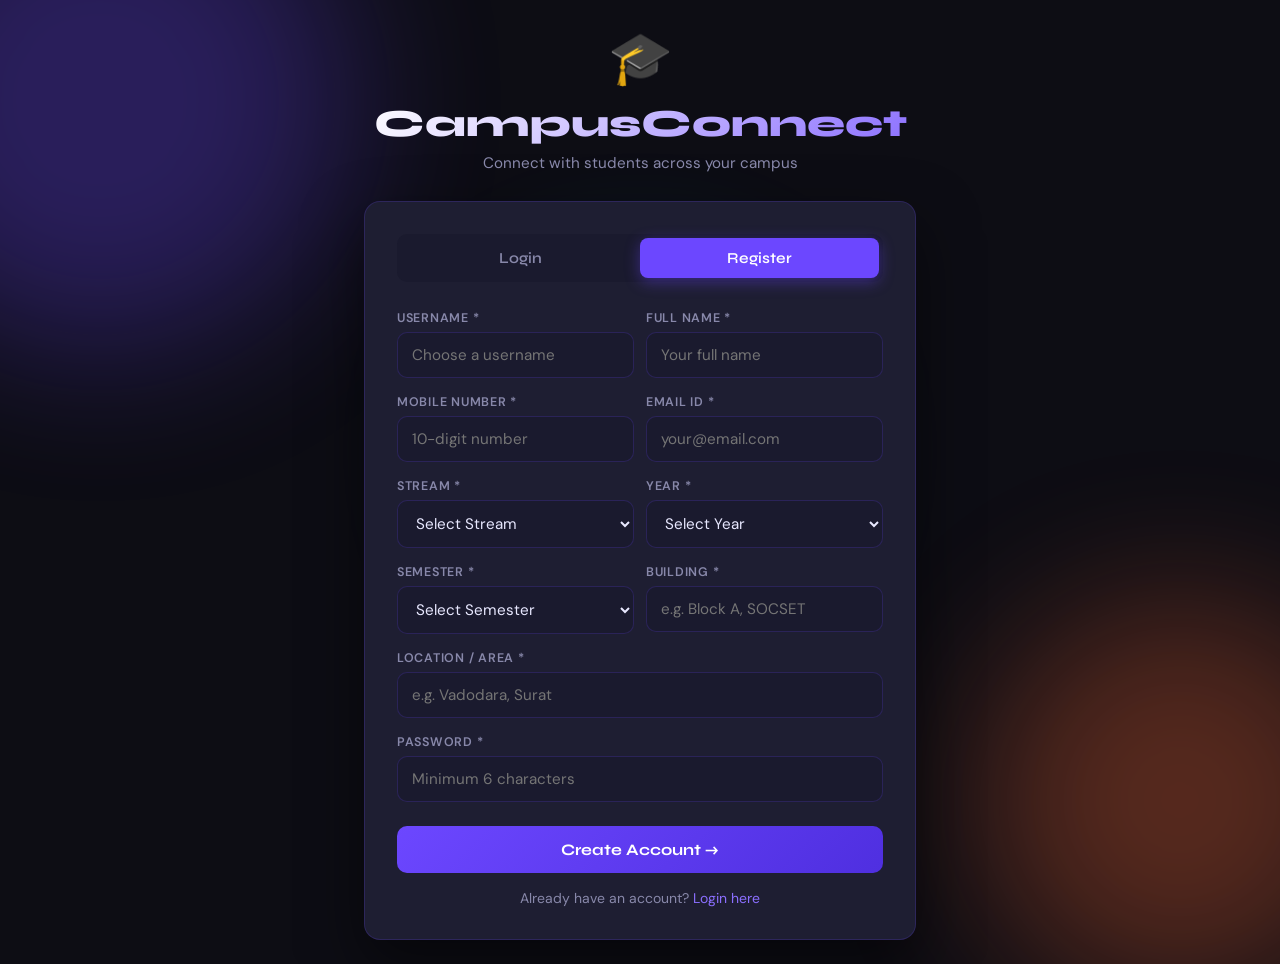
==== frontend/index.html @ b16da8cd "first commit" ====
<!DOCTYPE html>
<html lang="en">
<head>
  <meta charset="UTF-8"/>
  <meta name="viewport" content="width=device-width, initial-scale=1.0"/>
  <title>CampusConnect — Login</title>
  <link rel="stylesheet" href="css/style.css"/>
  <link href="https://fonts.googleapis.com/css2?family=Syne:wght@400;600;700;800&family=DM+Sans:wght@300;400;500&display=swap" rel="stylesheet"/>
</head>
<body class="auth-page">

  <div class="auth-bg">
    <div class="blob blob1"></div>
    <div class="blob blob2"></div>
    <div class="blob blob3"></div>
  </div>

  <div class="auth-container">
    <div class="auth-brand">
      <div class="brand-icon">🎓</div>
      <h1>CampusConnect</h1>
      <p>Connect with students across your campus</p>
    </div>

    <div class="auth-card">
      <div class="auth-tabs">
        <button class="tab-btn" onclick="showTab('login')">Login</button>
        <button class="tab-btn active" onclick="showTab('register')">Register</button>
      </div>

      <!-- LOGIN -->
      <div id="login-tab" class="tab-content">
        <div class="form-group">
          <label>Username</label>
          <input type="text" id="login-username" placeholder="Enter your username"/>
        </div>
        <div class="form-group">
          <label>Password</label>
          <input type="password" id="login-password" placeholder="Enter your password"/>
        </div>
        <div id="login-error" class="error-msg"></div>
        <button class="btn-primary" id="login-btn" onclick="loginUser()">Login →</button>
        <p class="switch-text">Don't have an account? <a onclick="showTab('register')">Register here</a></p>
      </div>

      <!-- REGISTER -->
      <div id="register-tab" class="tab-content active">
        <div class="form-row">
          <div class="form-group">
            <label>Username *</label>
            <input type="text" id="reg-username" placeholder="Choose a username"/>
          </div>
          <div class="form-group">
            <label>Full Name *</label>
            <input type="text" id="reg-fullname" placeholder="Your full name"/>
          </div>
        </div>
        <div class="form-row">
          <div class="form-group">
            <label>Mobile Number *</label>
            <input type="tel" id="reg-mobile" placeholder="10-digit number" maxlength="10"/>
          </div>
          <div class="form-group">
            <label>Email ID *</label>
            <input type="email" id="reg-email" placeholder="your@email.com"/>
          </div>
        </div>
        <div class="form-row">
          <div class="form-group">
            <label>Stream *</label>
            <select id="reg-stream">
              <option value="">Select Stream</option>
              <option>B.Tech - CS</option>
              <option>B.Tech - CS - AI</option>
              <option>B.Tech - IT</option>
              <option>B.Tech - EC</option>
              <option>B.Tech - ME</option>
              <option>B.Tech - Civil</option>
              <option>BCA</option>
              <option>MCA</option>
              <option>MBA</option>
              <option>B.Com</option>
              <option>B.Sc</option>
              <option>Other</option>
            </select>
          </div>
          <div class="form-group">
            <label>Year *</label>
            <select id="reg-year">
              <option value="">Select Year</option>
              <option>1st Year</option>
              <option>2nd Year</option>
              <option>3rd Year</option>
              <option>4th Year</option>
            </select>
          </div>
        </div>
        <div class="form-row">
          <div class="form-group">
            <label>Semester *</label>
            <select id="reg-semester">
              <option value="">Select Semester</option>
              <option>Sem 1</option><option>Sem 2</option><option>Sem 3</option>
              <option>Sem 4</option><option>Sem 5</option><option>Sem 6</option>
              <option>Sem 7</option><option>Sem 8</option>
            </select>
          </div>
          <div class="form-group">
            <label>Building *</label>
            <input type="text" id="reg-building" placeholder="e.g. Block A, SOCSET"/>
          </div>
        </div>
        <div class="form-group">
          <label>Location / Area *</label>
          <input type="text" id="reg-location" placeholder="e.g. Vadodara, Surat"/>
        </div>
        <div class="form-group">
          <label>Password *</label>
          <input type="password" id="reg-password" placeholder="Minimum 6 characters"/>
        </div>
        <div id="reg-error" class="error-msg"></div>
        <button class="btn-primary" id="reg-btn" onclick="registerUser()">Create Account →</button>
        <p class="switch-text">Already have an account? <a onclick="showTab('login')">Login here</a></p>
      </div>
    </div>
  </div>

  <script src="js/auth.js"></script>
</body>
</html>
---- frontend/css/style.css ----
:root {
  --primary: #6c47ff;
  --primary-light: #8b6fff;
  --primary-dark: #4f2fe0;
  --accent: #ff6b35;
  --bg: #0d0d14;
  --bg2: #13131f;
  --bg3: #1a1a2e;
  --card: #1e1e32;
  --card2: #252540;
  --border: rgba(108, 71, 255, 0.2);
  --text: #e8e8ff;
  --text-muted: #8888aa;
  --success: #22c55e;
  --error: #ef4444;
  --font-head: 'Syne', sans-serif;
  --font-body: 'DM Sans', sans-serif;
  --radius: 16px;
  --radius-sm: 10px;
}

* { margin: 0; padding: 0; box-sizing: border-box; }

body {
  font-family: var(--font-body);
  background: var(--bg);
  color: var(--text);
  min-height: 100vh;
}

a { cursor: pointer; text-decoration: none; color: var(--primary-light); }
a:hover { text-decoration: underline; }

/* AUTH PAGE */
.auth-page {
  display: flex;
  align-items: center;
  justify-content: center;
  min-height: 100vh;
  overflow: hidden;
  position: relative;
}

.auth-bg { position: fixed; inset: 0; z-index: 0; pointer-events: none; }

.blob {
  position: absolute;
  border-radius: 50%;
  filter: blur(80px);
  opacity: 0.3;
  animation: floatBlob 8s ease-in-out infinite alternate;
}
.blob1 { width: 500px; height: 500px; background: #6c47ff; top: -150px; left: -150px; }
.blob2 { width: 400px; height: 400px; background: #ff6b35; bottom: -100px; right: -100px; animation-delay: 3s; }
.blob3 { width: 300px; height: 300px; background: #00d4ff; top: 50%; left: 50%; transform: translate(-50%,-50%); animation-delay: 6s; }

@keyframes floatBlob {
  from { transform: scale(1); }
  to { transform: scale(1.15) translate(15px, 15px); }
}

.auth-container {
  position: relative;
  z-index: 1;
  width: 100%;
  max-width: 600px;
  padding: 24px;
}

.auth-brand { text-align: center; margin-bottom: 28px; }
.brand-icon { font-size: 52px; margin-bottom: 8px; }
.auth-brand h1 {
  font-family: var(--font-head);
  font-size: 2.4rem;
  font-weight: 800;
  background: linear-gradient(135deg, #fff 0%, var(--primary-light) 100%);
  -webkit-background-clip: text;
  -webkit-text-fill-color: transparent;
  background-clip: text;
}
.auth-brand p { color: var(--text-muted); margin-top: 6px; font-size: 0.95rem; }

.auth-card {
  background: var(--card);
  border: 1px solid var(--border);
  border-radius: var(--radius);
  padding: 32px;
  box-shadow: 0 25px 60px rgba(0,0,0,0.5);
}

.auth-tabs {
  display: flex;
  background: var(--bg3);
  border-radius: var(--radius-sm);
  padding: 4px;
  margin-bottom: 28px;
}
.tab-btn {
  flex: 1;
  padding: 11px;
  border: none;
  background: transparent;
  color: var(--text-muted);
  font-family: var(--font-head);
  font-size: 0.95rem;
  font-weight: 600;
  border-radius: 8px;
  cursor: pointer;
  transition: all 0.25s;
}
.tab-btn.active {
  background: var(--primary);
  color: #fff;
  box-shadow: 0 4px 15px rgba(108,71,255,0.4);
}

.tab-content { display: none; }
.tab-content.active { display: block; animation: fadeIn 0.3s ease; }

@keyframes fadeIn { from { opacity:0; transform:translateY(8px); } to { opacity:1; transform:translateY(0); } }

.form-group { margin-bottom: 16px; position: relative; }
.form-row { display: grid; grid-template-columns: 1fr 1fr; gap: 12px; }

label {
  display: block;
  font-size: 0.78rem;
  font-weight: 600;
  color: var(--text-muted);
  margin-bottom: 6px;
  text-transform: uppercase;
  letter-spacing: 0.06em;
}

input, select, textarea {
  width: 100%;
  background: var(--bg3);
  border: 1px solid var(--border);
  border-radius: var(--radius-sm);
  padding: 12px 14px;
  color: var(--text);
  font-family: var(--font-body);
  font-size: 0.95rem;
  transition: border-color 0.2s, box-shadow 0.2s;
  outline: none;
}
input:focus, select:focus, textarea:focus {
  border-color: var(--primary);
  box-shadow: 0 0 0 3px rgba(108,71,255,0.2);
}
select option { background: var(--bg2); }
textarea { resize: vertical; }

.char-count {
  position: absolute;
  right: 10px;
  bottom: -18px;
  font-size: 0.72rem;
  color: var(--text-muted);
}

.btn-primary {
  width: 100%;
  padding: 14px;
  background: linear-gradient(135deg, var(--primary), var(--primary-dark));
  color: #fff;
  border: none;
  border-radius: var(--radius-sm);
  font-family: var(--font-head);
  font-size: 1rem;
  font-weight: 700;
  cursor: pointer;
  transition: transform 0.2s, box-shadow 0.2s;
  margin-top: 8px;
}
.btn-primary:hover { transform: translateY(-2px); box-shadow: 0 8px 25px rgba(108,71,255,0.5); }
.btn-primary:active { transform: translateY(0); }
.btn-primary:disabled { opacity: 0.6; cursor: not-allowed; transform: none; }

.switch-text { text-align: center; color: var(--text-muted); font-size: 0.875rem; margin-top: 16px; }

.error-msg {
  color: var(--error);
  font-size: 0.85rem;
  margin-bottom: 10px;
  padding: 10px 14px;
  background: rgba(239,68,68,0.1);
  border: 1px solid rgba(239,68,68,0.2);
  border-radius: 8px;
  display: none;
}
.error-msg.show { display: block; }

.success-msg {
  color: var(--success);
  font-size: 0.85rem;
  margin-bottom: 10px;
  padding: 10px 14px;
  background: rgba(34,197,94,0.1);
  border: 1px solid rgba(34,197,94,0.2);
  border-radius: 8px;
  display: none;
}
.success-msg.show { display: block; }

/* NAVBAR */
.navbar {
  background: rgba(30,30,50,0.95);
  border-bottom: 1px solid var(--border);
  padding: 0 32px;
  height: 64px;
  display: flex;
  align-items: center;
  gap: 20px;
  position: sticky;
  top: 0;
  z-index: 100;
  backdrop-filter: blur(20px);
}
.nav-brand {
  font-family: var(--font-head);
  font-size: 1.2rem;
  font-weight: 800;
  background: linear-gradient(135deg, #fff, var(--primary-light));
  -webkit-background-clip: text;
  -webkit-text-fill-color: transparent;
  background-clip: text;
  white-space: nowrap;
}
.nav-links { display: flex; gap: 4px; flex: 1; }
.nav-link {
  padding: 8px 14px;
  border-radius: 8px;
  color: var(--text-muted);
  font-weight: 500;
  font-size: 0.88rem;
  transition: all 0.2s;
  text-decoration: none;
}
.nav-link:hover, .nav-link.active {
  background: rgba(108,71,255,0.15);
  color: var(--primary-light);
  text-decoration: none;
}
.nav-user { display: flex; align-items: center; gap: 12px; color: var(--text-muted); font-size: 0.875rem; white-space: nowrap; }
.btn-logout {
  background: rgba(239,68,68,0.1);
  color: #ef4444;
  border: 1px solid rgba(239,68,68,0.2);
  padding: 6px 14px;
  border-radius: 8px;
  cursor: pointer;
  font-size: 0.82rem;
  font-family: var(--font-body);
  transition: all 0.2s;
}
.btn-logout:hover { background: rgba(239,68,68,0.2); }

/* APP CONTAINER */
.app-container { max-width: 1100px; margin: 0 auto; padding: 32px 24px; }

.welcome-banner {
  background: linear-gradient(135deg, var(--primary-dark), #2a1a6e);
  border: 1px solid var(--border);
  border-radius: var(--radius);
  padding: 28px 32px;
  display: flex;
  align-items: center;
  justify-content: space-between;
  margin-bottom: 32px;
  overflow: hidden;
  position: relative;
}
.welcome-banner::after { content: '🎓'; position: absolute; right: 150px; font-size: 80px; opacity: 0.08; }
.welcome-banner h2 { font-family: var(--font-head); font-size: 1.6rem; font-weight: 800; }
.welcome-banner p { color: rgba(255,255,255,0.65); margin-top: 4px; font-size: 0.9rem; }

.btn-post-now {
  background: var(--accent);
  color: #fff;
  padding: 12px 24px;
  border-radius: var(--radius-sm);
  font-family: var(--font-head);
  font-weight: 700;
  font-size: 0.9rem;
  text-decoration: none;
  white-space: nowrap;
  transition: all 0.2s;
  box-shadow: 0 4px 15px rgba(255,107,53,0.35);
  flex-shrink: 0;
}
.btn-post-now:hover { transform: translateY(-2px); text-decoration: none; box-shadow: 0 6px 20px rgba(255,107,53,0.5); }

.section-title {
  font-family: var(--font-head);
  font-size: 0.85rem;
  font-weight: 700;
  color: var(--text-muted);
  text-transform: uppercase;
  letter-spacing: 0.1em;
  margin-bottom: 14px;
  margin-top: 8px;
}

.topic-chips { display: flex; flex-wrap: wrap; gap: 8px; margin-bottom: 32px; }
.chip {
  padding: 8px 16px;
  background: var(--card);
  border: 1px solid var(--border);
  border-radius: 100px;
  color: var(--text-muted);
  font-size: 0.85rem;
  font-family: var(--font-body);
  cursor: pointer;
  transition: all 0.2s;
}
.chip:hover, .chip.active {
  background: var(--primary);
  border-color: var(--primary);
  color: #fff;
  box-shadow: 0 4px 12px rgba(108,71,255,0.35);
}

.suggestions-grid { display: grid; grid-template-columns: repeat(auto-fill, minmax(240px, 1fr)); gap: 14px; margin-bottom: 32px; }
.suggestion-card {
  background: var(--card);
  border: 1px solid var(--border);
  border-radius: var(--radius);
  padding: 18px;
  transition: transform 0.2s, box-shadow 0.2s;
}
.suggestion-card:hover { transform: translateY(-3px); box-shadow: 0 10px 30px rgba(108,71,255,0.15); }
.suggestion-tag { font-size: 0.7rem; font-weight: 700; text-transform: uppercase; letter-spacing: 0.08em; color: var(--primary-light); margin-bottom: 8px; }
.suggestion-text { font-size: 0.88rem; color: var(--text-muted); line-height: 1.5; }

.posts-feed { display: flex; flex-direction: column; gap: 16px; }
.post-card {
  background: var(--card);
  border: 1px solid var(--border);
  border-radius: var(--radius);
  padding: 24px;
  transition: border-color 0.2s, box-shadow 0.2s;
  animation: fadeIn 0.3s ease;
}
.post-card:hover { border-color: rgba(108,71,255,0.4); box-shadow: 0 8px 25px rgba(108,71,255,0.1); }
.post-card-header { display: flex; align-items: flex-start; justify-content: space-between; gap: 12px; margin-bottom: 12px; }
.post-topic-badge {
  padding: 4px 12px;
  background: rgba(108,71,255,0.15);
  border: 1px solid rgba(108,71,255,0.3);
  border-radius: 100px;
  font-size: 0.74rem;
  font-weight: 700;
  color: var(--primary-light);
  white-space: nowrap;
}
.post-title { font-family: var(--font-head); font-size: 1.05rem; font-weight: 700; margin-bottom: 8px; }
.post-desc { color: var(--text-muted); font-size: 0.9rem; line-height: 1.6; margin-bottom: 16px; }
.post-footer { display: flex; align-items: center; justify-content: space-between; padding-top: 14px; border-top: 1px solid var(--border); flex-wrap: wrap; gap: 10px; }
.post-author { font-size: 0.82rem; color: var(--text-muted); }
.post-author span { color: var(--primary-light); font-weight: 600; }
.post-meta { font-size: 0.78rem; color: var(--text-muted); }
.post-contact-btn {
  background: rgba(108,71,255,0.15);
  border: 1px solid rgba(108,71,255,0.3);
  color: var(--primary-light);
  padding: 6px 14px;
  border-radius: 8px;
  font-size: 0.82rem;
  font-weight: 600;
  cursor: pointer;
  font-family: var(--font-body);
  transition: all 0.2s;
}
.post-contact-btn:hover { background: var(--primary); color: #fff; border-color: var(--primary); }

.empty-state { text-align: center; padding: 60px 20px; color: var(--text-muted); font-size: 0.95rem; }

/* POST PAGE */
.post-page-layout { display: grid; grid-template-columns: 1fr 300px; gap: 24px; align-items: start; }
.post-form-card { background: var(--card); border: 1px solid var(--border); border-radius: var(--radius); padding: 32px; }
.post-form-title { font-family: var(--font-head); font-size: 1.4rem; font-weight: 800; margin-bottom: 4px; }
.post-form-sub { color: var(--text-muted); font-size: 0.88rem; margin-bottom: 28px; }

.topic-grid { display: grid; grid-template-columns: repeat(5, 1fr); gap: 8px; margin-bottom: 8px; }
.topic-tile {
  background: var(--bg3);
  border: 2px solid var(--border);
  border-radius: var(--radius-sm);
  padding: 12px 6px;
  text-align: center;
  font-size: 0.75rem;
  font-weight: 500;
  cursor: pointer;
  transition: all 0.2s;
  line-height: 1.4;
  color: var(--text-muted);
}
.topic-tile:hover { border-color: var(--primary); color: var(--text); background: rgba(108,71,255,0.1); }
.topic-tile.selected { background: var(--primary); border-color: var(--primary); color: #fff; box-shadow: 0 4px 12px rgba(108,71,255,0.4); }

.tips-sidebar { display: flex; flex-direction: column; gap: 16px; }
.tips-card { background: var(--card); border: 1px solid var(--border); border-radius: var(--radius); padding: 22px; }
.tips-card h3 { font-family: var(--font-head); font-size: 0.95rem; font-weight: 700; margin-bottom: 14px; }
.tips-card ul { list-style: none; display: flex; flex-direction: column; gap: 10px; }
.tips-card ul li { font-size: 0.85rem; color: var(--text-muted); padding-left: 16px; position: relative; line-height: 1.5; }
.tips-card ul li::before { content: '→'; position: absolute; left: 0; color: var(--primary-light); }

/* MODAL */
.modal-overlay {
  position: fixed; inset: 0;
  background: rgba(0,0,0,0.75);
  z-index: 1000;
  display: flex; align-items: center; justify-content: center;
  backdrop-filter: blur(4px);
  animation: fadeIn 0.2s ease;
}
.modal-card {
  background: var(--card);
  border: 1px solid var(--border);
  border-radius: var(--radius);
  padding: 32px;
  max-width: 440px;
  width: 90%;
  box-shadow: 0 25px 60px rgba(0,0,0,0.5);
}
.modal-card h3 { font-family: var(--font-head); font-size: 1.15rem; margin-bottom: 18px; }
.modal-info { margin-bottom: 10px; color: var(--text-muted); font-size: 0.9rem; line-height: 1.5; }
.modal-info strong { color: var(--text); }
.modal-close {
  width: 100%; margin-top: 20px; padding: 12px;
  background: var(--bg3); border: 1px solid var(--border);
  border-radius: var(--radius-sm); color: var(--text);
  font-family: var(--font-head); font-weight: 600; cursor: pointer; transition: all 0.2s;
}
.modal-close:hover { background: var(--primary); border-color: var(--primary); }

@media (max-width: 768px) {
  .post-page-layout { grid-template-columns: 1fr; }
  .form-row { grid-template-columns: 1fr; }
  .topic-grid { grid-template-columns: repeat(3, 1fr); }
  .navbar { padding: 0 16px; gap: 10px; }
  .welcome-banner { flex-direction: column; align-items: flex-start; gap: 16px; }
  .nav-links { gap: 2px; }
}
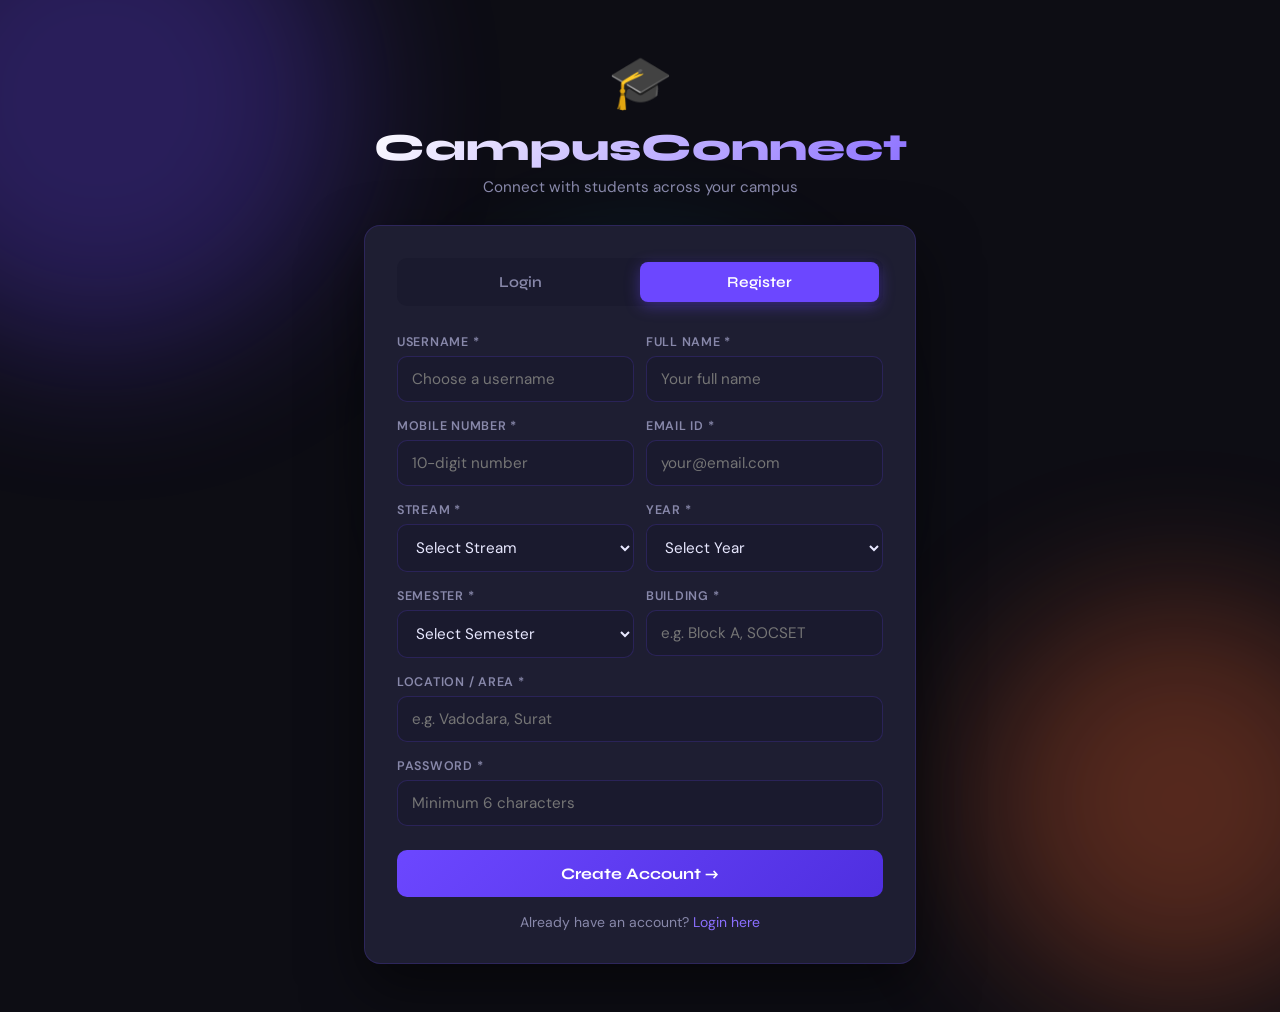
==== commit cf252fd5: "add new features" ====
--- a/frontend/index.html
+++ b/frontend/index.html
@@ -40,7 +40,27 @@
         </div>
         <div id="login-error" class="error-msg"></div>
         <button class="btn-primary" id="login-btn" onclick="loginUser()">Login →</button>
+        <p class="switch-text" style="margin-top:10px;">
+          <a onclick="showTab('forgot')" style="color:var(--text-muted);font-size:0.85rem;">Forgot Password?</a>
+        </p>
         <p class="switch-text">Don't have an account? <a onclick="showTab('register')">Register here</a></p>
+      </div>
+
+      <!-- FORGOT PASSWORD -->
+      <div id="forgot-tab" class="tab-content">
+        <h3 style="margin-bottom:16px;color:var(--text);">🔑 Forgot Password</h3>
+        <div class="form-group">
+          <label>Username</label>
+          <input type="text" id="forgot-username" placeholder="Enter your username"/>
+        </div>
+        <div class="form-group">
+          <label>Registered Mobile Number</label>
+          <input type="tel" id="forgot-mobile" placeholder="10-digit number" maxlength="10"/>
+        </div>
+        <div id="forgot-error" class="error-msg"></div>
+        <div id="forgot-success" class="success-msg"></div>
+        <button class="btn-primary" id="forgot-btn" onclick="recoverPassword()">Recover Password →</button>
+        <p class="switch-text">Remember password? <a onclick="showTab('login')">Login here</a></p>
       </div>
 
       <!-- REGISTER -->
--- a/frontend/css/style.css
+++ b/frontend/css/style.css
@@ -443,3 +443,142 @@
   .welcome-banner { flex-direction: column; align-items: flex-start; gap: 16px; }
   .nav-links { gap: 2px; }
 }
+
+/* ============================
+   NEW FEATURES CSS
+   ============================ */
+
+/* Auth page scroll fix */
+.auth-page {
+  overflow-y: auto !important;
+  align-items: flex-start !important;
+  padding: 24px 0;
+}
+
+/* Chip count badge */
+.chip-count {
+  display: none;
+  background: var(--primary);
+  color: #fff;
+  border-radius: 50%;
+  width: 20px;
+  height: 20px;
+  font-size: 0.7rem;
+  font-weight: 700;
+  align-items: center;
+  justify-content: center;
+  margin-left: 4px;
+}
+
+/* Scroll buttons */
+.scroll-btns {
+  position: fixed;
+  bottom: 24px;
+  left: 20px;
+  display: flex;
+  flex-direction: column;
+  gap: 8px;
+  z-index: 999;
+}
+.scroll-btn {
+  width: 40px;
+  height: 40px;
+  border-radius: 50%;
+  background: var(--primary);
+  color: white;
+  border: none;
+  cursor: pointer;
+  font-size: 1rem;
+  box-shadow: 0 4px 12px rgba(108,71,255,0.4);
+  transition: all 0.2s;
+}
+.scroll-btn:hover { background: var(--primary-dark); transform: scale(1.1); }
+
+/* Post read/unread/interested states */
+.post-unread { border-left: 3px solid var(--primary) !important; }
+.post-read { opacity: 0.75; border-left: 3px solid var(--text-muted) !important; }
+.post-interested { border-left: 3px solid gold !important; background: rgba(255,215,0,0.04) !important; }
+
+/* Post expiry badge */
+.post-expiry {
+  font-size: 0.72rem;
+  color: var(--accent);
+  background: rgba(255,107,53,0.12);
+  padding: 2px 8px;
+  border-radius: 20px;
+}
+
+/* Post action buttons */
+.post-actions {
+  display: flex;
+  gap: 6px;
+  flex-wrap: wrap;
+  align-items: center;
+}
+.post-action-btn {
+  padding: 5px 12px;
+  border-radius: 20px;
+  border: 1px solid var(--border);
+  background: var(--bg3);
+  color: var(--text);
+  font-size: 0.78rem;
+  cursor: pointer;
+  transition: all 0.2s;
+}
+.post-action-btn:hover { background: var(--card2); }
+.btn-read { border-color: var(--success); color: var(--success); }
+.btn-unread { border-color: var(--text-muted); color: var(--text-muted); }
+.btn-interested-active { border-color: gold; color: gold; background: rgba(255,215,0,0.08); }
+.btn-interested { border-color: var(--text-muted); color: var(--text-muted); }
+.btn-comment { border-color: var(--primary-light); color: var(--primary-light); }
+
+/* Contact options */
+.contact-options {
+  display: grid;
+  grid-template-columns: repeat(2, 1fr);
+  gap: 10px;
+  margin-top: 8px;
+}
+.contact-option {
+  background: var(--bg3);
+  border: 2px solid var(--border);
+  border-radius: 12px;
+  padding: 12px;
+  cursor: pointer;
+  transition: all 0.2s;
+  text-align: center;
+}
+.contact-option:hover { border-color: var(--primary); }
+.contact-option.selected { border-color: var(--primary); background: rgba(108,71,255,0.12); }
+.contact-icon { font-size: 1.4rem; margin-bottom: 4px; }
+.contact-label { font-weight: 600; font-size: 0.85rem; }
+.contact-sub { font-size: 0.72rem; color: var(--text-muted); margin-top: 2px; }
+
+/* Expiry options */
+.expiry-options {
+  display: flex;
+  gap: 8px;
+  flex-wrap: wrap;
+  margin-top: 8px;
+}
+.expiry-option {
+  background: var(--bg3);
+  border: 2px solid var(--border);
+  border-radius: 10px;
+  padding: 10px 14px;
+  cursor: pointer;
+  text-align: center;
+  font-size: 0.82rem;
+  font-weight: 600;
+  transition: all 0.2s;
+  min-width: 60px;
+}
+.expiry-option:hover { border-color: var(--primary); }
+.expiry-option.selected { border-color: var(--primary); background: rgba(108,71,255,0.15); color: var(--primary-light); }
+
+/* Modal improvements */
+.modal-overlay {
+  display: flex;
+  align-items: center;
+  justify-content: center;
+}
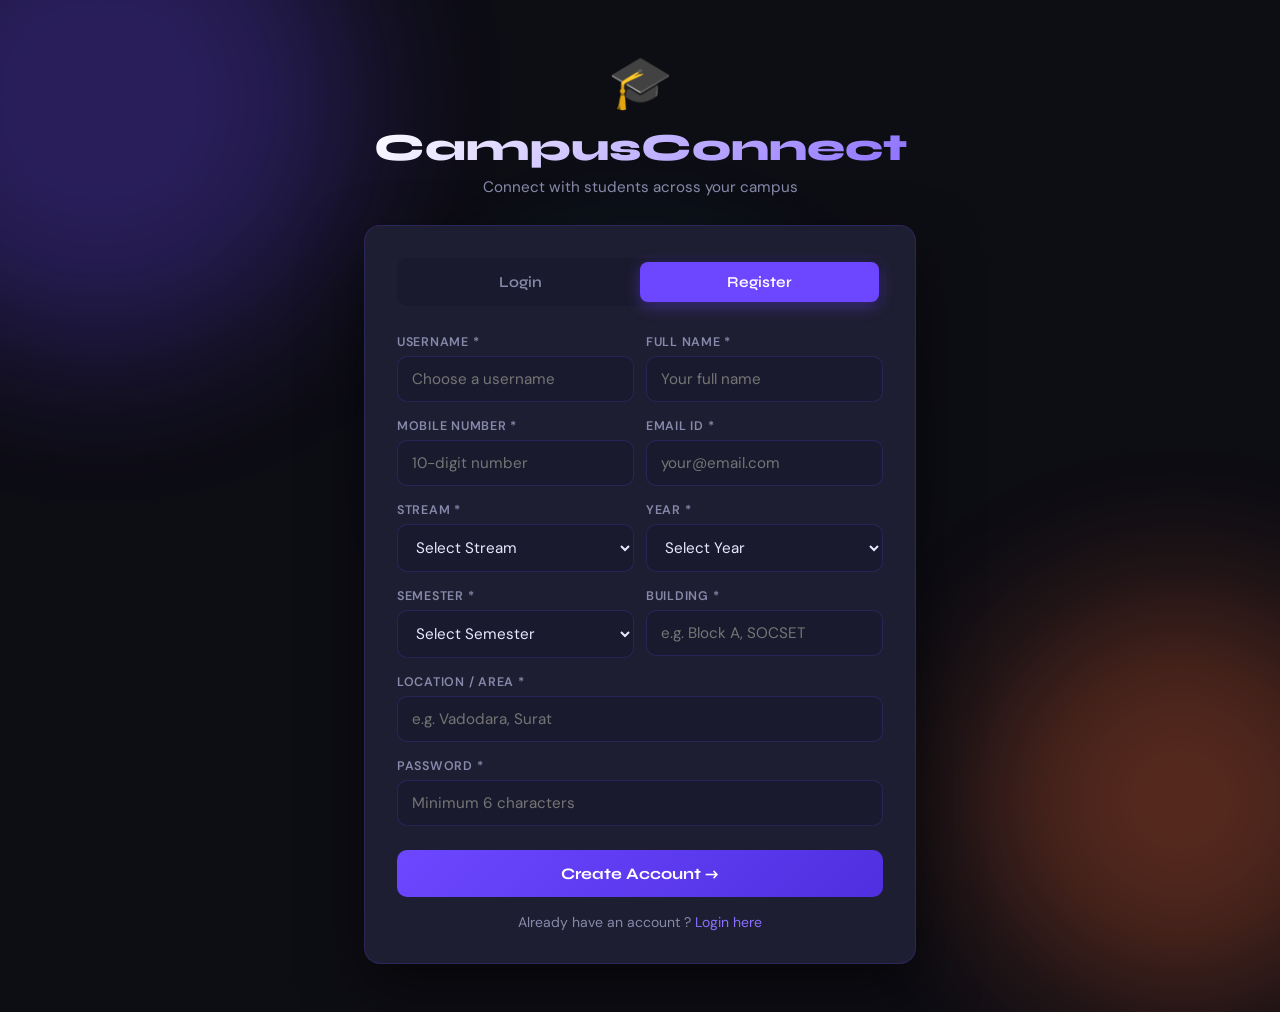
==== commit 3565784f: "add new super admin" ====
--- a/frontend/index.html
+++ b/frontend/index.html
@@ -32,11 +32,11 @@
       <div id="login-tab" class="tab-content">
         <div class="form-group">
           <label>Username</label>
-          <input type="text" id="login-username" placeholder="Enter your username"/>
+          <input type="text" id="login-username" placeholder="Enter Your Username"/>
         </div>
         <div class="form-group">
           <label>Password</label>
-          <input type="password" id="login-password" placeholder="Enter your password"/>
+          <input type="password" id="login-password" placeholder="Enter Your Password"/>
         </div>
         <div id="login-error" class="error-msg"></div>
         <button class="btn-primary" id="login-btn" onclick="loginUser()">Login →</button>
@@ -90,7 +90,7 @@
             <label>Stream *</label>
             <select id="reg-stream">
               <option value="">Select Stream</option>
-              <option>B.Tech - CS</option>
+              <option>B.Tech - CS - Core</option>
               <option>B.Tech - CS - AI</option>
               <option>B.Tech - IT</option>
               <option>B.Tech - EC</option>
@@ -140,7 +140,7 @@
         </div>
         <div id="reg-error" class="error-msg"></div>
         <button class="btn-primary" id="reg-btn" onclick="registerUser()">Create Account →</button>
-        <p class="switch-text">Already have an account? <a onclick="showTab('login')">Login here</a></p>
+        <p class="switch-text">Already have an account ? <a onclick="showTab('login')">Login here</a></p>
       </div>
     </div>
   </div>
--- a/frontend/css/style.css
+++ b/frontend/css/style.css
@@ -582,3 +582,318 @@
   align-items: center;
   justify-content: center;
 }
+
+/* ============================
+   PROFILE PAGE CSS
+   ============================ */
+
+.profile-nav-link {
+  color: var(--text);
+  text-decoration: none;
+  font-weight: 600;
+  padding: 6px 12px;
+  border-radius: 20px;
+  background: var(--bg3);
+  border: 1px solid var(--border);
+  transition: all 0.2s;
+}
+.profile-nav-link:hover { border-color: var(--primary); color: var(--primary-light); }
+
+.btn-profile-link {
+  padding: 10px 20px;
+  border-radius: 12px;
+  background: var(--bg3);
+  border: 1px solid var(--border);
+  color: var(--text);
+  font-weight: 600;
+  cursor: pointer;
+  text-decoration: none;
+  font-size: 0.9rem;
+  transition: all 0.2s;
+}
+.btn-profile-link:hover { border-color: var(--primary); color: var(--primary-light); }
+
+/* Profile Hero */
+.profile-hero {
+  background: linear-gradient(135deg, var(--primary-dark) 0%, var(--bg2) 100%);
+  border-radius: 20px;
+  padding: 32px;
+  display: flex;
+  align-items: center;
+  gap: 24px;
+  margin-bottom: 24px;
+  border: 1px solid var(--border);
+  flex-wrap: wrap;
+}
+.profile-avatar {
+  width: 80px;
+  height: 80px;
+  border-radius: 50%;
+  background: var(--primary);
+  color: white;
+  display: flex;
+  align-items: center;
+  justify-content: center;
+  font-size: 2rem;
+  font-weight: 800;
+  font-family: var(--font-head);
+  flex-shrink: 0;
+  box-shadow: 0 4px 20px rgba(108,71,255,0.4);
+}
+.profile-hero-info { flex: 1; min-width: 200px; }
+.profile-hero-info h1 { font-size: 1.8rem; font-family: var(--font-head); color: var(--text); margin: 0 0 4px; }
+.profile-hero-info p { color: var(--text-muted); margin: 0 0 12px; }
+.profile-badges { display: flex; gap: 8px; flex-wrap: wrap; }
+.profile-badge {
+  background: rgba(108,71,255,0.2);
+  border: 1px solid var(--primary);
+  color: var(--primary-light);
+  padding: 4px 12px;
+  border-radius: 20px;
+  font-size: 0.8rem;
+  font-weight: 600;
+}
+.profile-stats {
+  display: flex;
+  gap: 16px;
+  flex-wrap: wrap;
+}
+.stat-box {
+  background: var(--bg3);
+  border: 1px solid var(--border);
+  border-radius: 12px;
+  padding: 16px 24px;
+  text-align: center;
+  min-width: 80px;
+}
+.stat-num { font-size: 1.8rem; font-weight: 800; font-family: var(--font-head); color: var(--primary-light); }
+.stat-label { font-size: 0.78rem; color: var(--text-muted); margin-top: 4px; }
+
+/* Profile Grid */
+.profile-grid {
+  display: grid;
+  grid-template-columns: repeat(auto-fit, minmax(280px, 1fr));
+  gap: 16px;
+  margin-bottom: 8px;
+}
+.profile-card {
+  background: var(--card);
+  border: 1px solid var(--border);
+  border-radius: 16px;
+  padding: 20px;
+}
+.profile-card-title {
+  font-weight: 700;
+  font-size: 1rem;
+  color: var(--text);
+  margin-bottom: 16px;
+  padding-bottom: 10px;
+  border-bottom: 1px solid var(--border);
+  font-family: var(--font-head);
+}
+.profile-detail-row {
+  display: flex;
+  justify-content: space-between;
+  align-items: center;
+  padding: 8px 0;
+  border-bottom: 1px solid rgba(255,255,255,0.04);
+  gap: 12px;
+}
+.profile-detail-row:last-child { border-bottom: none; }
+.detail-label { color: var(--text-muted); font-size: 0.85rem; flex-shrink: 0; }
+.detail-val { color: var(--text); font-weight: 500; font-size: 0.9rem; text-align: right; word-break: break-all; }
+
+/* ============================
+   ADMIN PANEL CSS
+   ============================ */
+
+.admin-nav-badge {
+  font-size: 0.7rem;
+  padding: 3px 10px;
+  border-radius: 20px;
+  font-weight: 700;
+  margin-left: 8px;
+  vertical-align: middle;
+}
+.superadmin-badge { background: linear-gradient(135deg, #f59e0b, #d97706); color: #fff; }
+.admin-badge { background: linear-gradient(135deg, var(--primary), var(--primary-dark)); color: #fff; }
+.user-badge { background: var(--bg3); color: var(--text-muted); border: 1px solid var(--border); }
+.banned-badge { background: rgba(255,68,68,0.15); color: #ff6666; border: 1px solid rgba(255,68,68,0.3); }
+.active-badge { background: rgba(34,197,94,0.1); color: #4ade80; border: 1px solid rgba(34,197,94,0.3); }
+
+.admin-header {
+  display: flex;
+  align-items: center;
+  justify-content: space-between;
+  margin-bottom: 24px;
+  flex-wrap: wrap;
+  gap: 12px;
+}
+.admin-header h1 { font-family: var(--font-head); font-size: 1.8rem; color: var(--text); margin: 0; }
+
+.admin-stats-grid {
+  display: grid;
+  grid-template-columns: repeat(auto-fit, minmax(140px, 1fr));
+  gap: 12px;
+  margin-bottom: 24px;
+}
+.admin-stat-card {
+  background: var(--card);
+  border: 1px solid var(--border);
+  border-radius: 14px;
+  padding: 20px;
+  text-align: center;
+  transition: border-color 0.2s;
+}
+.admin-stat-card:hover { border-color: var(--primary); }
+.admin-stat-icon { font-size: 1.8rem; margin-bottom: 8px; }
+.admin-stat-num { font-size: 2rem; font-weight: 800; font-family: var(--font-head); color: var(--primary-light); }
+.admin-stat-label { font-size: 0.78rem; color: var(--text-muted); margin-top: 4px; }
+
+.admin-card {
+  background: var(--card);
+  border: 1px solid var(--border);
+  border-radius: 16px;
+  padding: 20px;
+  margin-bottom: 24px;
+}
+
+.admin-table {
+  width: 100%;
+  border-collapse: collapse;
+  font-size: 0.88rem;
+}
+.admin-table th {
+  background: var(--bg3);
+  color: var(--text-muted);
+  padding: 10px 12px;
+  text-align: left;
+  font-weight: 600;
+  border-bottom: 1px solid var(--border);
+}
+.admin-table td {
+  padding: 10px 12px;
+  border-bottom: 1px solid rgba(255,255,255,0.04);
+  color: var(--text);
+  vertical-align: middle;
+}
+.admin-table tr:last-child td { border-bottom: none; }
+.admin-table tr:hover td { background: rgba(108,71,255,0.04); }
+
+.role-badge {
+  display: inline-block;
+  padding: 3px 10px;
+  border-radius: 20px;
+  font-size: 0.75rem;
+  font-weight: 700;
+}
+
+.admin-action-btn {
+  padding: 5px 12px;
+  border-radius: 8px;
+  border: 1px solid var(--border);
+  background: var(--bg3);
+  color: var(--text);
+  font-size: 0.78rem;
+  cursor: pointer;
+  transition: all 0.2s;
+  white-space: nowrap;
+}
+.promote-btn { border-color: #4ade80; color: #4ade80; }
+.promote-btn:hover { background: rgba(74,222,128,0.1); }
+.demote-btn { border-color: #fb923c; color: #fb923c; }
+.demote-btn:hover { background: rgba(251,146,60,0.1); }
+.ban-btn { border-color: #f87171; color: #f87171; }
+.ban-btn:hover { background: rgba(248,113,113,0.1); }
+.unban-btn { border-color: #4ade80; color: #4ade80; }
+.unban-btn:hover { background: rgba(74,222,128,0.1); }
+
+/* Announcements */
+.announcement-card {
+  background: linear-gradient(135deg, rgba(108,71,255,0.08), rgba(108,71,255,0.03));
+  border: 1px solid var(--primary);
+  border-radius: 14px;
+  padding: 16px 20px;
+  margin-bottom: 12px;
+}
+.ann-header {
+  display: flex;
+  align-items: center;
+  gap: 10px;
+  flex-wrap: wrap;
+}
+.ann-badge {
+  display: inline-block;
+  padding: 3px 10px;
+  border-radius: 20px;
+  font-size: 0.75rem;
+  font-weight: 700;
+}
+
+/* Notification Bell */
+.nav-notif-btn {
+  position: relative;
+  background: var(--bg3);
+  border: 1px solid var(--border);
+  border-radius: 10px;
+  padding: 6px 12px;
+  color: var(--text);
+  cursor: pointer;
+  font-size: 1rem;
+  transition: all 0.2s;
+}
+.nav-notif-btn:hover { border-color: var(--primary); }
+.notif-badge {
+  position: absolute;
+  top: -6px; right: -6px;
+  background: #ef4444;
+  color: white;
+  border-radius: 50%;
+  min-width: 18px;
+  height: 18px;
+  font-size: 0.7rem;
+  font-weight: 700;
+  align-items: center;
+  justify-content: center;
+  display: inline-flex;
+}
+
+/* ============================
+   ADMIN PANEL v2 CSS
+   ============================ */
+
+.admin-tab-btn {
+  padding: 8px 16px;
+  border-radius: 10px;
+  border: 1px solid var(--border);
+  background: var(--bg3);
+  color: var(--text-muted);
+  font-size: 0.82rem;
+  font-weight: 600;
+  cursor: pointer;
+  transition: all 0.2s;
+}
+.admin-tab-btn:hover { border-color: var(--primary); color: var(--text); }
+.admin-tab-btn.tab-active { background: var(--primary); color: #fff; border-color: var(--primary); }
+
+.perm-grid {
+  display: grid;
+  grid-template-columns: repeat(auto-fill, minmax(220px, 1fr));
+  gap: 10px;
+  margin-top: 10px;
+}
+.perm-checkbox {
+  display: flex;
+  align-items: center;
+  gap: 8px;
+  padding: 10px 14px;
+  background: var(--bg3);
+  border: 1px solid var(--border);
+  border-radius: 10px;
+  cursor: pointer;
+  font-size: 0.85rem;
+  transition: all 0.2s;
+}
+.perm-checkbox:hover { border-color: var(--primary); }
+.perm-checkbox input[type="checkbox"] { accent-color: var(--primary); width: 16px; height: 16px; }
+.perm-checkbox input:checked + span { color: var(--primary-light); font-weight: 600; }
